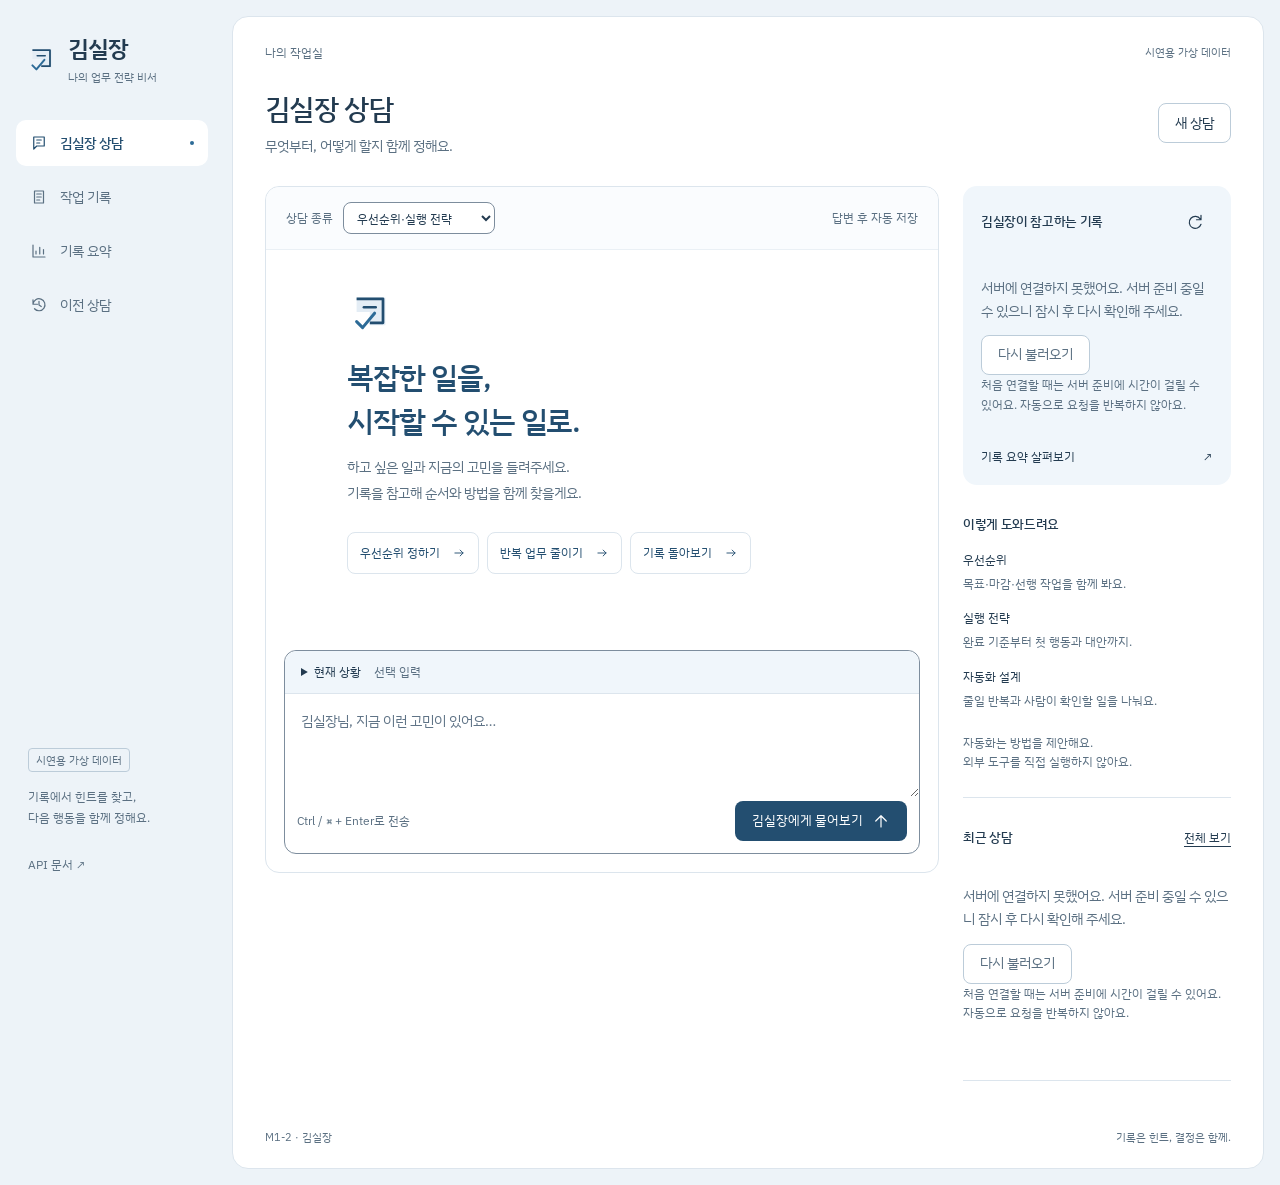
==== M1-2/frontend/index.html @ 70909adf "feat: add M1-2 Kim manager agent and deployment configuration" ====
<!doctype html>
<html lang="ko">
<head>
  <meta charset="utf-8">
  <meta name="viewport" content="width=device-width, initial-scale=1">
  <meta name="theme-color" content="#edf3f8">
  <meta name="description" content="작업 기록을 바탕으로 우선순위, 실행 전략과 자동화 방법을 함께 정하는 김실장.">
  <title>김실장 · 나의 업무 전략 비서</title>
  <link rel="icon" href="./mark.svg?v=20261027a" type="image/svg+xml">
  <link rel="preconnect" href="https://fonts.googleapis.com">
  <link rel="preconnect" href="https://fonts.gstatic.com" crossorigin>
  <link href="https://fonts.googleapis.com/css2?family=IBM+Plex+Sans:wght@400;500;600&family=IBM+Plex+Sans+KR:wght@400;500;600&display=swap" rel="stylesheet">
  <link rel="stylesheet" href="./styles.css?v=20261027a">
  <script src="./config.js"></script>
  <script type="module" src="./app.js?v=20261027a"></script>
</head>
<body>
  <a class="skip-link" href="#main">본문으로 건너뛰기</a>
  <aside class="sidebar">
    <a class="brand" href="#chat" aria-label="김실장 상담 홈"><img src="./mark.svg?v=20261027a" alt="" width="32" height="32"><span>김실장<small>나의 업무 전략 비서</small></span></a>
    <nav aria-label="주요 메뉴">
      <a href="#chat" data-nav="chat"><svg aria-hidden="true" viewBox="0 0 24 24"><path d="M5 4h14v12H9l-4 4V4Z"/><path d="M9 8h6m-6 4h4"/></svg>김실장 상담</a>
      <a href="#records" data-nav="records"><svg aria-hidden="true" viewBox="0 0 24 24"><path d="M6 4h12v16H6zM9 8h6m-6 4h6m-6 4h4"/></svg>작업 기록</a>
      <a href="#summary" data-nav="summary"><svg aria-hidden="true" viewBox="0 0 24 24"><path d="M4 4v16h16M8 16v-4m5 4V7m5 9v-6"/></svg>기록 요약</a>
      <a href="#history" data-nav="history"><svg aria-hidden="true" viewBox="0 0 24 24"><path d="M4 11a8 8 0 1 1 2 6M4 5v6h6m2-4v5l3 2"/></svg>이전 상담</a>
    </nav>
    <div class="sidebar-bottom"><span class="demo-label">시연용 가상 데이터</span><p>기록에서 힌트를 찾고,<br>다음 행동을 함께 정해요.</p><a id="docs-link" href="http://127.0.0.1:8000/docs" target="_blank" rel="noopener">API 문서 <span aria-hidden="true">↗</span></a></div>
  </aside>
  <main id="main" tabindex="-1">
    <div class="scope-line"><span>나의 작업실</span><span class="demo-label">시연용 가상 데이터</span></div>
    <section id="view-chat" class="view" aria-labelledby="chat-heading">
      <header class="page-heading"><div><h1 id="chat-heading" tabindex="-1">김실장 상담</h1><p id="chat-subtitle">무엇부터, 어떻게 할지 함께 정해요.</p></div><button id="new-chat" class="secondary chat-lock" type="button">새 상담</button></header>
      <div class="chat-layout">
        <div class="counsel-panel">
          <div class="chat-toolbar"><label for="chat-mode">상담 종류</label><select id="chat-mode" class="chat-lock"><option value="strategy">우선순위·실행 전략</option><option value="automation">자동화 설계</option><option value="review">기록 돌아보기</option></select><span id="save-state" class="small muted">답변 후 자동 저장</span></div>
          <div id="messages" class="messages" role="region" aria-label="상담 메시지" tabindex="0">
            <div id="welcome" class="welcome"><img src="./mark.svg?v=20261027a" alt="" width="48" height="48"><h2>복잡한 일을,<br>시작할 수 있는 일로.</h2><p>하고 싶은 일과 지금의 고민을 들려주세요.<br>기록을 참고해 순서와 방법을 함께 찾을게요.</p><div class="starters"><button type="button" data-starter="오늘 해야 할 일이 여러 개인데 무엇부터 하면 좋을까요?" data-mode="strategy">우선순위 정하기 <svg aria-hidden="true" viewBox="0 0 24 24"><path d="M5 12h14m-5-5 5 5-5 5"/></svg></button><button type="button" data-starter="반복 작업 중 자동화 후보와 작은 검증 방법을 함께 찾아주세요." data-mode="automation">반복 업무 줄이기 <svg aria-hidden="true" viewBox="0 0 24 24"><path d="M5 12h14m-5-5 5 5-5 5"/></svg></button><button type="button" data-starter="저장된 가상 작업 기록의 최근 변화와 확인할 점을 정리해 주세요." data-mode="review">기록 돌아보기 <svg aria-hidden="true" viewBox="0 0 24 24"><path d="M5 12h14m-5-5 5 5-5 5"/></svg></button></div></div>
          </div>
          <button type="button" id="latest-message" class="secondary latest-message" hidden>최근 메시지로 이동</button>
          <div id="chat-progress" role="status" class="progress" hidden><span class="spinner" aria-hidden="true"></span><span id="chat-progress-text">김실장이 기록을 살펴보고 있어요…</span></div>
          <div id="chat-error" class="inline-feedback" role="alert" hidden></div>
          <form id="chat-form" class="composer">
            <details id="context-details"><summary>현재 상황 <span id="context-summary">선택 입력</span></summary><fieldset id="context-fields" class="chat-lock-fieldset"><legend class="sr-only">현재 상담 조건</legend><p class="small muted">바꾼 조건만 다음 질문과 함께 전달해요. 말로 알려주셔도 괜찮아요.</p><div class="form-grid"><label>이번 목표<input id="context-goal" maxlength="500" placeholder="예: 지원서 초안 완성"></label><label>가능 시간 <span class="muted">(분)</span><input id="context-time" type="number" min="1" max="1440" step="1" placeholder="예: 60"></label></div><label>제약·참고 사항<textarea id="context-constraints" rows="2" maxlength="1000" placeholder="예: 오늘은 자료 정리까지만 할 수 있어요."></textarea></label><div class="section-inline"><span>오늘 할 일 <span class="small muted">최대 10개</span></span><button type="button" id="add-task" class="text-button">할 일 추가</button></div><div id="context-tasks"></div><p class="small muted">마감과 중요도는 직접 알려주신 내용을 기준으로 해요.</p></fieldset></details>
            <label class="sr-only" for="chat-input">김실장에게 질문</label><textarea id="chat-input" rows="3" maxlength="4000" required placeholder="김실장님, 지금 이런 고민이 있어요…"></textarea><div class="composer-footer"><span class="small muted">Ctrl / ⌘ + Enter로 전송</span><button id="send-chat" type="submit" class="primary">김실장에게 물어보기 <svg aria-hidden="true" viewBox="0 0 24 24"><path d="m5 12 7-7 7 7M12 5v15"/></svg></button></div>
          </form>
        </div>
        <aside class="reference-rail" aria-label="상담 참고 자료"><section><div class="section-inline"><h2>김실장이 참고하는 기록</h2><button id="refresh-reference" type="button" class="icon-button" aria-label="참고 기록 새로고침"><svg aria-hidden="true" viewBox="0 0 24 24"><path d="M19 8a8 8 0 1 0 1 7M20 3v6h-6"/></svg></button></div><div id="reference-summary" class="reference-summary"><p class="muted">기록을 불러오고 있어요…</p></div><a href="#summary" class="arrow-link">기록 요약 살펴보기 <span aria-hidden="true">↗</span></a></section><section class="how-to"><h2>이렇게 도와드려요</h2><dl><dt>우선순위</dt><dd>목표·마감·선행 작업을 함께 봐요.</dd><dt>실행 전략</dt><dd>완료 기준부터 첫 행동과 대안까지.</dd><dt>자동화 설계</dt><dd>줄일 반복과 사람이 확인할 일을 나눠요.</dd></dl><p class="small muted">자동화는 방법을 제안해요.<br>외부 도구를 직접 실행하지 않아요.</p></section><section><div class="section-inline"><h2>최근 상담</h2><a href="#history" class="small">전체 보기</a></div><div id="recent-conversations"><p class="small muted">이전 상담을 불러오고 있어요…</p></div></section></aside>
      </div>
    </section>
    <section id="view-records" class="view" hidden aria-labelledby="records-heading"><header class="page-heading"><div><h1 id="records-heading" tabindex="-1">작업 기록</h1><p>끝낸 작업의 시간을 남기면, 다음 전략의 근거가 돼요.</p></div><button id="refresh-records" class="secondary" type="button">목록 새로고침</button></header><div class="records-layout"><section class="panel record-list-panel"><div class="section-inline"><h2>저장된 작업 <span id="record-total" class="muted"></span></h2><button type="button" id="jump-record-form" class="text-button">기록 추가</button></div><div id="record-list" aria-live="polite"></div><div id="record-pagination" class="pagination"></div></section><section class="panel record-editor"><h2 id="record-form-heading">작업 기록 추가</h2><p class="small muted">여기에 입력한 기록도 가상 데이터로 저장돼요.</p><form id="record-form"><fieldset id="record-fields"><legend class="sr-only">작업 기록 입력</legend><label>작업 날짜<input name="date" type="date" required></label><label>작업명<input name="task_name" maxlength="80" required placeholder="예: 지원서 작성"></label><label>분야<select name="category"><option>프리랜서</option><option>취업</option><option>창업</option></select></label><div class="form-grid"><label>실제 시간 (분)<input name="value" type="number" min="1" max="1440" step="1" required placeholder="60"></label><label>예상 시간 (분)<input name="estimated_minutes" type="number" min="1" max="1440" step="1" placeholder="선택"></label></div><label>메모 <span class="muted">(선택)</span><textarea name="memo" rows="3" maxlength="2000" placeholder="어떤 작업을 했나요?"></textarea></label></fieldset><div id="record-feedback" class="inline-feedback" role="status" hidden></div><div class="form-actions"><button id="cancel-record-edit" class="secondary" type="button" hidden>수정 취소</button><button id="save-record" class="primary" type="submit">기록 저장</button></div></form></section></div></section>
    <section id="view-summary" class="view" hidden aria-labelledby="summary-heading"><header class="page-heading"><div><h1 id="summary-heading" tabindex="-1">기록 요약</h1><p>기록에서 보이는 변화와, 더 나아질 여지를 살펴봐요.</p></div><button id="refresh-summary" class="secondary" type="button">요약 새로고침</button></header><div id="summary-content" aria-live="polite"></div></section>
    <section id="view-history" class="view" hidden aria-labelledby="history-heading"><header class="page-heading"><div><h1 id="history-heading" tabindex="-1">이전 상담</h1><p>그때의 목표와 계획부터 이어서 이야기해요.</p></div><button id="refresh-history" class="secondary chat-lock" type="button">목록 새로고침</button></header><section class="panel history-panel"><div class="section-inline"><h2>저장된 상담 <span id="history-total" class="muted"></span></h2><span class="small muted">마지막 대화 순</span></div><div id="history-list" aria-live="polite"></div><div id="history-pagination" class="pagination"></div></section></section>
    <footer class="app-footer">M1-2 · 김실장 <span>기록은 힌트, 결정은 함께.</span></footer>
  </main>
  <div id="toast" class="toast" role="status" hidden></div>
  <div id="chat-announcement" class="sr-only" role="status" aria-live="polite" aria-atomic="true"></div>
  <dialog id="confirm-dialog" aria-labelledby="confirm-title" aria-describedby="confirm-description"><form method="dialog"><h2 id="confirm-title">삭제할까요?</h2><p id="confirm-description"></p><p id="confirm-error" class="inline-feedback" role="alert" hidden></p><div class="form-actions"><button id="confirm-cancel" value="cancel" class="secondary">취소</button><button id="confirm-delete" value="delete" class="danger">삭제하기</button></div></form></dialog>
  <noscript>김실장은 JavaScript가 필요해요. 브라우저에서 JavaScript를 허용한 뒤 새로고침해 주세요.</noscript>
</body>
</html>
---- M1-2/frontend/styles.css ----
:root {
  color-scheme: light;
  --ground: #edf3f8; --surface: #fff; --raised: #f3f7fb; --active: #fff;
  --text: #233b50; --muted: #5b7082; --border: #dce5ed; --rule: #eaf0f5; --control: #7d8d9d;
  --primary: #234e70; --data: #2d6b97; --negative: #a13543;
  --font: "IBM Plex Sans", "IBM Plex Sans KR", sans-serif;
  --gap: 24px; --radius: 14px;
}
* { box-sizing: border-box; }
html { scroll-behavior: smooth; scroll-padding-top: 24px; }
body { margin: 0; background: var(--ground); color: var(--text); font: 14px/1.65 var(--font); -webkit-font-smoothing: antialiased; }
button, input, select, textarea { font: inherit; color: inherit; }
button, a, input, select, textarea, summary { -webkit-tap-highlight-color: transparent; }
button { cursor: pointer; }
button:disabled, fieldset:disabled { cursor: not-allowed; }
button:disabled { background: #e5ecf2; color: #526b80; border-color: #dce5ed; }
button, a, summary { touch-action: manipulation; }
a { color: inherit; text-underline-offset: 4px; }
a:hover { text-decoration: underline; }
::selection { background: #dceaf5; color: #233b50; }
input, textarea { caret-color: var(--text); }
* { scrollbar-color: #bdcbd7 transparent; scrollbar-width: thin; }
:focus-visible { outline: 2px solid var(--data); outline-offset: 3px; }
[hidden] { display: none !important; }
.sr-only { position: absolute; width: 1px; height: 1px; padding: 0; margin: -1px; overflow: hidden; clip-path: inset(50%); white-space: nowrap; border: 0; }
.skip-link { position: fixed; top: -80px; left: 16px; z-index: 99; padding: 12px 20px; background: var(--text); color: #fff; }
.skip-link:focus { top: 12px; }
h1, h2, h3, p { margin: 0; }
h1 { font-size: 28px; font-weight: 500; line-height: 1.4; letter-spacing: -.025em; word-break: keep-all; }
h2 { font-size: 16px; font-weight: 500; line-height: 1.55; letter-spacing: -.025em; }
h3 { font-size: 15px; font-weight: 500; }
.small, small { font-size: 12px; }
.muted { color: var(--muted); }
.num, time, input[type=number], .metric-value, .pagination { font-variant-numeric: tabular-nums; }
.sidebar { position: fixed; inset: 0 auto 0 0; width: 224px; padding: 34px 16px 24px; display: flex; flex-direction: column; }
.brand { display: flex; gap: 10px; align-items: center; text-decoration: none; padding: 0 10px 36px; }
.brand > span { font-size: 23px; line-height: 1.3; font-weight: 600; letter-spacing: -.04em; }
.brand small { display: block; margin-top: 6px; font-size: 11px; font-weight: 400; color: var(--muted); letter-spacing: 0; }
nav { display: grid; gap: 8px; }
nav a { display: flex; gap: 12px; align-items: center; min-height: 46px; padding: 11px 14px; text-decoration: none; border-radius: 10px; color: var(--muted); transition: background-color 160ms ease-out, color 160ms ease-out; }
nav a[aria-current=page] { background: var(--active); color: var(--primary); font-weight: 500; }
nav a[aria-current=page]::after { content: ""; width: 4px; height: 4px; border-radius: 50%; background: var(--data); margin-left: auto; }
nav a:hover { background: #e3edf5; color: var(--primary); text-decoration: none; }
svg { width: 18px; height: 18px; flex-shrink: 0; fill: none; stroke: currentColor; stroke-width: 1.6; stroke-linecap: round; stroke-linejoin: round; }
.sidebar-bottom { margin-top: auto; padding: 36px 12px 0; color: var(--muted); }
.sidebar-bottom p { margin: 14px 0 24px; font-size: 12px; line-height: 1.8; }
.sidebar-bottom a { font-size: 12px; text-decoration: none; }
.demo-label { font-size: 11px; white-space: nowrap; color: #5b7082; }
.sidebar .demo-label { display: inline-block; padding: 2px 7px; border: 1px solid #bcccd9; border-radius: 4px; }
/* 1440px: 224px sidebar + 8px gap + 16px right inset + 2×32px sheet padding.
   Remaining canvas = conversation + 24px gap + 268px reference column. */
main { margin: 16px 16px 16px 232px; padding: 26px 32px 0; min-width: 0; min-height: calc(100dvh - 32px); background: var(--surface); border: 1px solid var(--border); border-radius: 16px; }
.scope-line { display: flex; justify-content: space-between; gap: 12px; color: var(--muted); font-size: 12px; margin-bottom: 26px; }
.page-heading { display: flex; justify-content: space-between; gap: 20px; align-items: center; margin-bottom: 28px; }
.page-heading p { color: var(--muted); margin-top: 7px; word-break: keep-all; }
button.primary, button.secondary, button.danger { border: 1px solid transparent; border-radius: 8px; min-height: 40px; padding: 9px 16px; line-height: 1.4; display: inline-flex; justify-content: center; align-items: center; gap: 9px; flex-shrink: 0; }
button.primary { background: var(--primary); color: #fff; }
button.primary:hover:enabled { background: #183c5a; }
button.secondary { background: var(--surface); border-color: #bcccd9; }
button.secondary:hover:enabled { border-color: #2d6b97; }
button.danger { color: #fff; background: var(--negative); }
button.primary:disabled, button.secondary:disabled, button.danger:disabled { background: #e5ecf2; color: #526b80; border-color: var(--border); }
.text-button, .icon-button { background: none; border: 0; padding: 4px 0; }
.text-button:hover { text-decoration: underline; text-underline-offset: 4px; }
.icon-button { display: inline-flex; align-items: center; justify-content: center; min-width: 36px; min-height: 36px; border-radius: 6px; }
.icon-button:hover { background: var(--raised); }
.chat-layout { display: grid; grid-template-columns: minmax(0, 1fr) 268px; gap: var(--gap); align-items: start; }
.counsel-panel { min-width: 0; background: var(--surface); border: 1px solid var(--border); border-radius: var(--radius); position: relative; }
.chat-toolbar { display: flex; gap: 10px; align-items: center; padding: 15px 20px; border-bottom: 1px solid var(--rule); border-radius: 14px 14px 0 0; background: #fafcfe; }
.chat-toolbar label { font-size: 12px; color: var(--muted); flex-shrink: 0; }
.chat-toolbar select { width: auto; font-size: 12px; min-height: 32px; padding: 5px 26px 5px 9px; }
.chat-toolbar > span { margin-left: auto; white-space: nowrap; }
.messages { height: clamp(344px, calc(100dvh - 500px), 620px); overflow-y: auto; padding: 30px; overscroll-behavior: contain; scroll-behavior: smooth; }
.welcome { max-width: 510px; margin: 8px auto 0; }
.welcome img { width: 48px; height: 48px; margin-bottom: 12px; }
.welcome h2 { color: var(--primary); font-size: 30px; font-weight: 500; line-height: 1.45; letter-spacing: -.035em; }
.welcome > p { color: var(--muted); margin-top: 13px; line-height: 1.85; }
.starters { display: flex; flex-wrap: wrap; gap: 8px; margin-top: 25px; }
.starters button { display: inline-flex; gap: 12px; align-items: center; min-height: 40px; border: 1px solid var(--border); border-radius: 8px; background: var(--surface); color: var(--primary); text-align: left; padding: 10px 12px; font-size: 12px; }
.starters button:hover:enabled { background: #f0f6fb; border-color: #8da7bc; }
.starters button:disabled { background: #e5ecf2; color: #526b80; }
.starters button svg { width: 14px; height: 14px; }

.composer { margin: 0 18px 18px; border: 1px solid var(--control); border-radius: 12px; }
.composer:focus-within { border-color: var(--primary); }
.composer > textarea { width: 100%; border: 0; min-height: 94px; resize: vertical; background: transparent; padding: 16px; line-height: 1.7; border-radius: 0; }
.composer > textarea:focus { outline-offset: -3px; }
.composer-footer { display: flex; gap: 12px; justify-content: space-between; align-items: center; padding: 4px 12px 12px; }
.composer-footer .primary { font-size: 13px; }
details > summary { cursor: pointer; }
.composer details { background: #f0f6fb; border-bottom: 1px solid var(--border); border-radius: 12px 12px 0 0; }
.composer summary { padding: 11px 16px; font-size: 12px; }
.composer summary > span { margin-left: 10px; color: var(--muted); }
fieldset { border: 0; margin: 0; padding: 0; min-width: 0; }
#context-fields { padding: 2px 16px 16px; max-height: 55vh; overflow-y: auto; }
#context-fields > .small { margin-bottom: 14px; }
label { display: block; font-size: 13px; }
input, select, textarea { display: block; width: 100%; min-width: 0; border: 1px solid var(--control); border-radius: 8px; background: #fff; padding: 10px 11px; min-height: 42px; line-height: 1.5; }
input::placeholder, textarea::placeholder { color: #607487; opacity: 1; }
label > input, label > select, label > textarea { margin-top: 6px; }
textarea { resize: vertical; }
.form-grid { display: grid; grid-template-columns: 1fr 1fr; gap: 12px; }
#context-fields > label, #context-fields > .section-inline { margin-top: 15px; }
.section-inline { display: flex; justify-content: space-between; gap: 12px; align-items: center; margin-bottom: 14px; }
.section-inline a { flex-shrink: 0; }
.section-inline > span { font-size: 13px; }
.task-editor { border-top: 1px solid var(--border); padding: 14px 0; }
.task-editor-head { display: flex; gap: 10px; align-items: center; margin-bottom: 10px; }
.task-editor-head label { flex: 1; }
.task-editor .task-options { display: grid; grid-template-columns: 1fr 1fr; gap: 10px; }
.task-editor .dependencies { margin-top: 8px; display: flex; flex-wrap: wrap; align-items: center; gap: 8px 14px; }
.dependencies label { display: flex; align-items: center; gap: 6px; font-size: 12px; }
.dependencies input { width: 15px; min-height: 15px; margin: 0; accent-color: var(--primary); }
.message { padding: 0 0 27px; max-width: 76ch; overflow-wrap: anywhere; }
.message + .message { border-top: 1px solid var(--rule); padding-top: 24px; }
.message-head { display: flex; gap: 10px; align-items: center; margin-bottom: 10px; }
.message-head strong { font-weight: 500; }
.message-head time { margin-left: auto; color: var(--muted); font-size: 11px; }
.message-user .message-content { background: var(--raised); padding: 14px 17px; border-radius: 10px; }
.message-content { white-space: pre-wrap; line-height: 1.9; }
.message-evidence { margin-top: 16px; padding-top: 10px; font-size: 11px; color: var(--muted); line-height: 1.7; }
.plan-budget { background: #f0f6fb; padding: 12px 14px; margin-bottom: 18px; border-radius: 6px; }
.plan-budget span { float: right; font-variant-numeric: tabular-nums; }
.plan-task { padding: 16px 0; border-bottom: 1px solid var(--rule); }
.plan-task h3 { display: flex; gap: 10px; }
.plan-task h3 .rank { color: var(--muted); }
.plan-task p { margin: 8px 0; }
.plan-task dl { margin: 12px 0 0; }
.plan-task dt { font-size: 12px; color: var(--muted); margin-top: 12px; }
.plan-task dd { margin: 3px 0 0; }
.plan-task ol { padding-left: 22px; }
.plan-task li { padding: 4px 0; }
.plan-task li span { margin-left: 8px; white-space: nowrap; color: var(--muted); }
.plan-task details { margin-top: 12px; }
.plan-task summary { font-size: 12px; color: var(--muted); }
.plan-deferred { margin-top: 18px; }
.plan-deferred p, .plan-assumptions p { margin-top: 6px; }
.plan-assumptions { margin-top: 16px; font-size: 12px; color: var(--muted); }
.progress { display: flex; gap: 9px; padding: 12px 24px; color: var(--muted); font-size: 12px; }
.spinner { width: 14px; height: 14px; border: 1.5px solid #bdcbd7; border-top-color: #234e70; border-radius: 50%; animation: spin 1s linear infinite; flex-shrink: 0; margin-top: 3px; }
@keyframes spin { to { transform: rotate(360deg); } }
.latest-message { position: absolute; top: 58px; right: 22px; font-size: 12px; z-index: 1; }
.inline-feedback { padding: 12px 14px; margin: 10px 0; background: #edf3f8; color: #5b7082; border-radius: 6px; font-size: 13px; overflow-wrap: anywhere; }
.inline-feedback[data-error=true] { background: #fff1f2; color: #923244; }
#chat-error { margin: 0 20px 14px; }
.inline-feedback button { margin-left: 9px; }
.reference-rail { min-width: 0; }
.reference-rail section { padding: 8px 0 25px; margin-bottom: 22px; border-bottom: 1px solid var(--border); }
.reference-rail section:first-child { padding: 18px; border: 0; border-radius: var(--radius); background: #f0f6fb; }
.reference-rail h2 { font-size: 13px; font-weight: 500; }
.reference-rail .section-inline { margin-bottom: 17px; }
.reference-summary > p { font-size: 12px; }
.reference-count { margin: 19px 0; font-size: 34px; font-weight: 400; color: var(--primary); line-height: 1.2; letter-spacing: -.035em; }
.reference-count span { font-size: 13px; color: var(--muted); margin-left: 5px; }
.reference-values { margin: 0 0 16px; }
.reference-values div { display: flex; justify-content: space-between; gap: 10px; padding: 6px 0; font-size: 12px; }
.reference-values dt { color: var(--muted); }
.reference-values dd { margin: 0; font-variant-numeric: tabular-nums; }
.reference-note { font-size: 11px; color: var(--muted); margin: 10px 0 18px; }
.arrow-link { display: flex; align-items: center; justify-content: space-between; gap: 10px; font-size: 12px; text-decoration: none; }
.how-to dl { margin: 14px 0 22px; }
.how-to dt { font-size: 12px; margin-top: 15px; }
.how-to dd { margin: 4px 0 0; color: var(--muted); font-size: 12px; }
.recent-item { padding: 0 0 12px; }
.recent-item button { border: 0; background: none; text-align: left; padding: 0; font-size: 12px; display: block; width: 100%; overflow: hidden; text-overflow: ellipsis; white-space: nowrap; }
.recent-item button:hover { text-decoration: underline; }
.recent-item time { display: block; color: var(--muted); font-size: 11px; margin-top: 2px; }
.panel { background: var(--surface); border: 1px solid var(--border); border-radius: var(--radius); padding: 24px; min-width: 0; }
.records-layout { display: grid; grid-template-columns: minmax(0, 1fr) 286px; gap: var(--gap); align-items: start; }
.record-editor { background: #f8fafc; }
.record-editor h2 { margin-bottom: 6px; }
.record-editor form { margin-top: 22px; }
#record-fields > label, #record-fields > .form-grid { margin-bottom: 16px; }
.form-actions { display: flex; gap: 10px; justify-content: flex-end; margin-top: 20px; flex-wrap: wrap; }
table { width: 100%; border-collapse: collapse; font-variant-numeric: tabular-nums; }
th { text-align: left; font-weight: 400; font-size: 12px; color: var(--muted); padding: 10px 8px 12px; white-space: nowrap; }
td { padding: 14px 8px; vertical-align: top; border-top: 1px solid var(--rule); font-size: 13px; }
td:first-child, th:first-child { padding-left: 0; }
td:last-child, th:last-child { padding-right: 0; }
td.num, th.num { text-align: right; white-space: nowrap; }
.record-date { font-size: 12px; white-space: nowrap; }
.record-name { min-width: 120px; overflow-wrap: anywhere; }
.record-name strong { font-weight: 500; }
.record-name small { display: block; margin-top: 3px; color: var(--muted); }
.record-note { margin-top: 6px; }
.record-note summary { font-size: 12px; color: var(--muted); }
.record-memo { margin-top: 8px; max-width: 36ch; color: var(--muted); font-size: 12px; white-space: pre-wrap; overflow-wrap: anywhere; }
.row-actions { display: flex; gap: 10px; justify-content: flex-end; flex-wrap: wrap; font-size: 12px; }
.delete-action { color: #a13543; }
.pagination { display: flex; justify-content: space-between; align-items: center; gap: 12px; border-top: 1px solid var(--border); padding-top: 18px; margin-top: 12px; font-size: 12px; color: var(--muted); }
.pagination > div { display: flex; gap: 8px; }
.pagination button { font-size: 12px; min-height: 34px; }
.empty-state { padding: 24px 0; color: var(--muted); }
.empty-state h3 { color: var(--text); margin-bottom: 8px; }
.empty-state button { margin-top: 14px; }
.error-state { padding: 20px 0; color: var(--muted); }
.error-state p { margin-bottom: 12px; }
.summary-meta { display: flex; flex-wrap: wrap; gap: 10px 24px; margin-bottom: 18px; font-size: 12px; color: var(--muted); }
.metrics { display: grid; grid-template-columns: repeat(4, 1fr); padding: 23px 0; margin-bottom: 24px; border-top: 1px solid var(--border); border-bottom: 1px solid var(--border); }
.metric { padding: 0 24px; border-left: 1px solid #dce5ed; }
.metric:first-child { padding-left: 0; border-left: 0; }
.metric-label { color: var(--muted); font-size: 12px; margin-bottom: 8px; }
.metric-value { font-size: 32px; letter-spacing: -.025em; font-weight: 400; line-height: 1.3; color: var(--primary); }
.metric-value span { font-size: 13px; color: var(--muted); letter-spacing: 0; margin-left: 5px; }
.metric > p:last-child:not(.metric-value) { margin-top: 8px; font-size: 11px; color: var(--muted); }
.summary-grid { display: grid; grid-template-columns: minmax(0, 1.25fr) minmax(0, 1fr); gap: var(--gap); align-items: start; }
.summary-grid .panel { height: 100%; }
.summary-grid > .full { grid-column: 1 / -1; }
.trend-comparison { display: grid; grid-template-columns: 1fr 1fr; gap: 16px; margin: 20px 0; }
.trend-comparison div + div { border-left: 1px solid var(--border); padding-left: 20px; }
.trend-comparison .num { font-size: 24px; margin-top: 4px; }
.trend-comparison p { font-size: 12px; color: var(--muted); }
.trend-period span { display: block; }
.trend-finding { padding-top: 13px; border-top: 1px solid var(--rule); font-size: 13px; }
.category-row { display: grid; grid-template-columns: 68px minmax(0, 1fr) auto; gap: 14px; align-items: center; padding: 17px 0; }
.category-row .bar-track { height: 5px; background: #edf3f8; }
.category-row .bar { height: 100%; background: var(--data); }
.category-row .num { text-align: right; font-size: 13px; }
.category-row small { display: block; color: var(--muted); }
.summary-note { font-size: 12px; color: var(--muted); margin-top: 16px; }
.repeat-table th, .repeat-table td { padding-top: 13px; padding-bottom: 13px; }
.repeat-table th:first-child { width: 33%; }
.repeat-table td small { display: block; color: var(--muted); }
.weekly-list { display: grid; grid-template-columns: repeat(2, minmax(0, 1fr)); column-gap: 36px; }
.weekly-row { display: flex; justify-content: space-between; align-items: baseline; padding: 11px 0; border-bottom: 1px solid var(--rule); font-size: 12px; gap: 12px; }
.weekly-row small { display: block; color: var(--muted); }
.limitations { margin-top: 24px; color: var(--muted); font-size: 12px; }
.limitations summary { font-size: 13px; }
.limitations li { margin: 7px 0; }
.history-panel { max-width: 1060px; }
.history-row { display: flex; gap: 24px; align-items: center; padding: 22px 0; border-top: 1px solid var(--rule); }
.history-open { text-align: left; border: 0; padding: 0; background: none; flex: 1; min-width: 0; }
.history-open strong { display: block; font-weight: 500; font-size: 14px; white-space: nowrap; overflow: hidden; text-overflow: ellipsis; }
.history-open:hover strong { text-decoration: underline; text-underline-offset: 4px; }
.history-open p { margin: 6px 0; color: var(--muted); font-size: 12px; display: -webkit-box; -webkit-line-clamp: 2; -webkit-box-orient: vertical; overflow: hidden; white-space: pre-wrap; }
.history-open small { color: var(--muted); }
.history-row > button { flex-shrink: 0; }
.app-footer { display: flex; justify-content: space-between; gap: 16px; color: var(--muted); font-size: 11px; padding: 25px 0 22px; }
.toast { position: fixed; bottom: 24px; left: calc(50% + 112px); transform: translateX(-50%); z-index: 50; max-width: calc(100vw - 40px); background: #233f57; color: #fff; padding: 12px 18px; border-radius: 6px; font-size: 13px; box-shadow: 0 6px 22px #0002; }
dialog { border: 1px solid var(--border); border-radius: 16px; padding: 28px; max-width: 440px; width: calc(100% - 32px); color: var(--text); background: #fff; }
dialog::backdrop { background: #233b5066; }
dialog h2 { font-size: 20px; margin-bottom: 14px; }
dialog p { color: var(--muted); overflow-wrap: anywhere; }
dialog .form-actions { margin-top: 28px; }
@media (min-width: 1700px) { main { padding-left: 44px; padding-right: 44px; } }
@media (max-width: 1200px) {
  .sidebar { width: 200px; padding-left: 12px; padding-right: 12px; }
  main { margin-left: 208px; padding-left: 24px; padding-right: 24px; }
  .chat-layout { grid-template-columns: minmax(0, 1fr) 240px; }
  .records-layout { grid-template-columns: minmax(0, 1fr); }
  .record-editor { max-width: 600px; width: 100%; }
  .chat-toolbar { flex-wrap: wrap; }
  .chat-toolbar > span { display: none; }
  .composer-footer > span { font-size: 11px; }
}
@media (max-width: 1000px) {
  .sidebar { position: static; width: auto; padding: 14px 24px 0; border-right: 0; }
  .brand { padding: 0 0 14px; }
  .brand > span { font-size: 20px; }
  .brand small { display: inline; margin-left: 12px; font-size: 12px; }
  .brand img { width: 28px; height: 28px; }
  nav { display: flex; padding-bottom: 16px; }
  nav a[aria-current=page]::after { display: none; }
  nav a { min-width: 0; padding: 8px 13px; gap: 7px; font-size: 13px; }
  .sidebar-bottom { display: none; }
  main { margin: 0 12px 12px; padding: 24px 24px 0; min-height: calc(100dvh - 150px); }
  .scope-line { margin-bottom: 22px; }
  .toast { left: 50%; }
  .chat-layout { grid-template-columns: minmax(0, 1fr) 230px; gap: 20px; }
  .messages { padding: 22px; }
  .welcome h2 { font-size: 27px; }
  .composer-footer { flex-wrap: wrap; }
  .composer-footer > span { display: none; }
  .composer-footer .primary { margin-left: auto; }
  .metrics .metric { padding-left: 16px; padding-right: 16px; }
  .metrics .metric:first-child { padding-left: 0; }
}
@media (max-width: 700px) {
  nav { display: grid; grid-template-columns: repeat(4, minmax(0, 1fr)); gap: 5px; }
  nav a { flex-direction: column; justify-content: center; min-height: 58px; padding: 8px 3px; gap: 5px; font-size: 12px; white-space: nowrap; }
  nav svg { width: 17px; height: 17px; }
  main { margin: 0; padding: 22px 20px 0; border-width: 1px 0 0; border-radius: 16px 16px 0 0; }
  .messages:has(.welcome) { height: auto; overflow: visible; }
  .welcome { margin: 0; }
  .welcome img { display: none; }
  .welcome h2 { font-size: 25px; }
  .chat-layout { grid-template-columns: minmax(0, 1fr); }
  .reference-rail { display: grid; grid-template-columns: 1fr 1fr; gap: 24px; }
  .reference-rail .how-to { display: none; }
  .reference-rail section { padding-bottom: 18px; margin-bottom: 0; }
  .summary-grid { grid-template-columns: minmax(0, 1fr); }
  .summary-grid .panel { height: auto; }
  .summary-grid > .full { grid-column: auto; }
  .metrics { grid-template-columns: 1fr 1fr; gap: 20px 0; }
  .metrics .metric:nth-child(3) { padding-left: 0; border-left: 0; }
  .metric-value { font-size: 27px; }
  .metric > p:last-child:not(.metric-value) { font-size: 12px; }
  .weekly-list { grid-template-columns: 1fr; }
  .repeat-table, .repeat-table tbody, .repeat-table tr, .repeat-table td { display: block; }
  .repeat-table thead { display: none; }
  .repeat-table tr { display: grid; grid-template-columns: 1fr 1fr; padding: 16px 0; border-top: 1px solid var(--rule); gap: 6px 12px; }
  .repeat-table td { border: 0; padding: 0; text-align: left; white-space: normal; }
  .repeat-table td:first-child { grid-column: 1 / -1; font-weight: 500; }
  .repeat-table td::before { content: attr(data-label); color: var(--muted); font-weight: 400; font-size: 12px; margin-right: 7px; }
  .repeat-table td:first-child::before { content: none; }
}
@media (max-width: 480px) {
  input, select, textarea { min-height: 44px; }
  .dependencies label, .plan-task summary, .record-note summary { min-height: 44px; }
  .plan-task summary, .record-note summary { padding: 10px 0; }
  html { scroll-padding-top: 16px; }
  .sidebar { padding: 14px 16px 0; }
  .brand small { font-size: 11px; margin-left: 9px; }
  nav { display: grid; grid-template-columns: repeat(4, minmax(0, 1fr)); gap: 4px; padding-bottom: 12px; }
  nav a { min-height: 58px; justify-content: center; padding: 8px 3px; font-size: 12px; }
  main { padding: 19px 16px 0; }
  .scope-line { margin-bottom: 20px; }
  .page-heading { align-items: flex-start; gap: 10px; margin-bottom: 20px; }
  h1 { font-size: 23px; }
  .page-heading p { font-size: 12px; max-width: 29ch; }
  button.primary, button.secondary, button.danger { min-height: 44px; padding: 10px 12px; }
  .page-heading > button { font-size: 12px; }
  .chat-toolbar { padding: 12px 16px; gap: 8px; }
  .chat-toolbar select { min-height: 44px; }
  .messages { height: 380px; padding: 22px 18px; }
  .welcome { margin-top: 8px; }
  .welcome h2 { font-size: 25px; line-height: 1.5; }
  .welcome > p { font-size: 13px; }
  .welcome img { margin-bottom: 8px; width: 34px; height: 34px; }
  .starters { margin-top: 24px; }
  .starters button { min-height: 44px; font-size: 12px; padding: 9px 10px; gap: 6px; }
  .composer { margin: 0 12px 12px; }
  .composer > textarea { padding: 12px; min-height: 100px; font-size: 14px; }
  .composer summary { padding: 12px; min-height: 44px; }
  .composer summary > span { display: inline-block; max-width: 190px; white-space: nowrap; text-overflow: ellipsis; overflow: hidden; vertical-align: bottom; }
  #context-fields { padding: 0 12px 12px; }
  #context-fields .form-grid { grid-template-columns: minmax(0, 1fr); }
  .task-editor .task-options { grid-template-columns: minmax(0, 1fr); }
  .icon-button { min-width: 44px; min-height: 44px; }
  .text-button { min-height: 44px; }
  .reference-rail { grid-template-columns: minmax(0, 1fr); gap: 8px; }
  .reference-count { font-size: 26px; }
  .reference-rail section { padding-top: 14px; }
  .reference-rail section:last-child { display: none; }
  .reference-values { display: grid; grid-template-columns: 1fr 1fr; gap: 12px; }
  .reference-values div { display: block; }
  .reference-values dd { margin-top: 4px; }
  .reference-note { font-size: 12px; }
  .panel { padding: 18px; }
  .records-layout { gap: 20px; }
  .record-table, .record-table tbody, .record-table tr, .record-table td { display: block; }
  .record-table thead { display: none; }
  .record-table tr { display: grid; grid-template-columns: 1fr 1fr; gap: 6px 12px; border-top: 1px solid var(--rule); padding: 16px 0; }
  .record-table td { border: 0; padding: 0; font-size: 13px; }
  .record-table td.record-date { grid-column: 1 / -1; text-align: left; font-size: 12px; color: var(--muted); }
  .record-table td.record-name { grid-column: 1 / -1; }
  .record-table td.num { text-align: left; }
  .record-table td.num::before { content: attr(data-label); font-size: 12px; color: var(--muted); margin-right: 7px; }
  .record-table td:last-child { grid-column: 1 / -1; }
  .row-actions { justify-content: flex-end; }
  .record-memo { max-width: 100%; }
  .record-date { white-space: normal; }
  .history-row { gap: 12px; padding: 18px 0; }
  .history-open strong { white-space: normal; overflow-wrap: anywhere; }
  .history-row > button { min-width: 44px; }
  .pagination { flex-wrap: wrap; }
  .metrics { padding: 20px 0; }
  .metrics .metric { padding-left: 16px; padding-right: 0; }
  .metric-value { font-size: 26px; }
  .metric-label { font-size: 12px; }
  .trend-comparison { gap: 10px; }
  .trend-comparison div + div { padding-left: 14px; }
  .category-row { grid-template-columns: 58px minmax(0, 1fr) auto; gap: 12px; }
  .app-footer span { display: none; }
  .message { font-size: 13px; }
  .message-head { font-size: 12px; }
  .message-evidence { font-size: 12px; }
  .plan-budget span { float: none; display: block; margin-top: 4px; }
}
@media (prefers-reduced-motion: reduce) { html, .messages { scroll-behavior: auto; } *, *::before, *::after { animation-duration: .01ms !important; animation-iteration-count: 1 !important; transition: none !important; } }
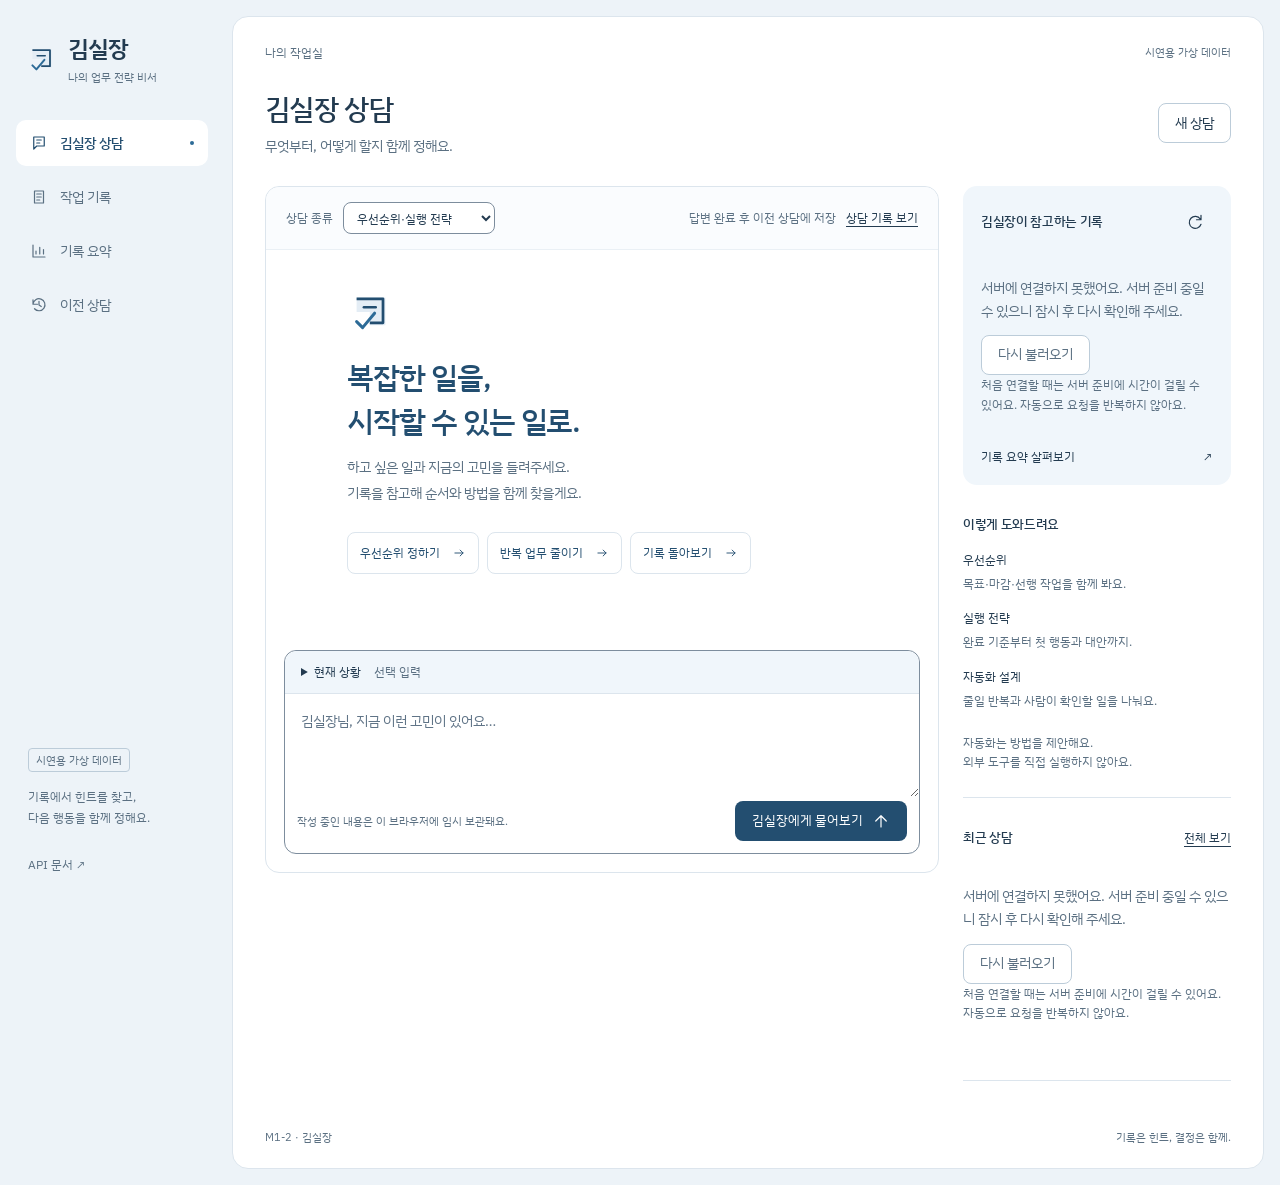
==== commit 59aa2027: "fix: restore consultation drafts and expand conversation view" ====
--- a/M1-2/frontend/index.html
+++ b/M1-2/frontend/index.html
@@ -6,18 +6,18 @@
   <meta name="theme-color" content="#edf3f8">
   <meta name="description" content="작업 기록을 바탕으로 우선순위, 실행 전략과 자동화 방법을 함께 정하는 김실장.">
   <title>김실장 · 나의 업무 전략 비서</title>
-  <link rel="icon" href="./mark.svg?v=20261027a" type="image/svg+xml">
+  <link rel="icon" href="./mark.svg?v=20261028b" type="image/svg+xml">
   <link rel="preconnect" href="https://fonts.googleapis.com">
   <link rel="preconnect" href="https://fonts.gstatic.com" crossorigin>
   <link href="https://fonts.googleapis.com/css2?family=IBM+Plex+Sans:wght@400;500;600&family=IBM+Plex+Sans+KR:wght@400;500;600&display=swap" rel="stylesheet">
-  <link rel="stylesheet" href="./styles.css?v=20261027a">
+  <link rel="stylesheet" href="./styles.css?v=20261028b">
   <script src="./config.js"></script>
-  <script type="module" src="./app.js?v=20261027a"></script>
+  <script type="module" src="./app.js?v=20261028b"></script>
 </head>
 <body>
   <a class="skip-link" href="#main">본문으로 건너뛰기</a>
   <aside class="sidebar">
-    <a class="brand" href="#chat" aria-label="김실장 상담 홈"><img src="./mark.svg?v=20261027a" alt="" width="32" height="32"><span>김실장<small>나의 업무 전략 비서</small></span></a>
+    <a class="brand" href="#chat" aria-label="김실장 상담 홈"><img src="./mark.svg?v=20261028b" alt="" width="32" height="32"><span>김실장<small>나의 업무 전략 비서</small></span></a>
     <nav aria-label="주요 메뉴">
       <a href="#chat" data-nav="chat"><svg aria-hidden="true" viewBox="0 0 24 24"><path d="M5 4h14v12H9l-4 4V4Z"/><path d="M9 8h6m-6 4h4"/></svg>김실장 상담</a>
       <a href="#records" data-nav="records"><svg aria-hidden="true" viewBox="0 0 24 24"><path d="M6 4h12v16H6zM9 8h6m-6 4h6m-6 4h4"/></svg>작업 기록</a>
@@ -29,27 +29,27 @@
   <main id="main" tabindex="-1">
     <div class="scope-line"><span>나의 작업실</span><span class="demo-label">시연용 가상 데이터</span></div>
     <section id="view-chat" class="view" aria-labelledby="chat-heading">
-      <header class="page-heading"><div><h1 id="chat-heading" tabindex="-1">김실장 상담</h1><p id="chat-subtitle">무엇부터, 어떻게 할지 함께 정해요.</p></div><button id="new-chat" class="secondary chat-lock" type="button">새 상담</button></header>
+      <header class="page-heading"><div><h1 id="chat-heading" tabindex="-1">김실장 상담</h1><p id="chat-subtitle">무엇부터, 어떻게 할지 함께 정해요.</p></div><div class="chat-heading-actions"><button id="toggle-reference" class="secondary" type="button" aria-expanded="false" aria-controls="chat-reference" hidden>참고 기록</button><button id="new-chat" class="secondary chat-lock" type="button">새 상담</button></div></header>
       <div class="chat-layout">
         <div class="counsel-panel">
-          <div class="chat-toolbar"><label for="chat-mode">상담 종류</label><select id="chat-mode" class="chat-lock"><option value="strategy">우선순위·실행 전략</option><option value="automation">자동화 설계</option><option value="review">기록 돌아보기</option></select><span id="save-state" class="small muted">답변 후 자동 저장</span></div>
+          <div class="chat-toolbar"><label for="chat-mode">상담 종류</label><select id="chat-mode" class="chat-lock"><option value="strategy">우선순위·실행 전략</option><option value="automation">자동화 설계</option><option value="review">기록 돌아보기</option></select><span id="save-state" class="small muted">답변 완료 후 이전 상담에 저장</span><a class="saved-history-link" href="#history">상담 기록 보기</a></div>
           <div id="messages" class="messages" role="region" aria-label="상담 메시지" tabindex="0">
-            <div id="welcome" class="welcome"><img src="./mark.svg?v=20261027a" alt="" width="48" height="48"><h2>복잡한 일을,<br>시작할 수 있는 일로.</h2><p>하고 싶은 일과 지금의 고민을 들려주세요.<br>기록을 참고해 순서와 방법을 함께 찾을게요.</p><div class="starters"><button type="button" data-starter="오늘 해야 할 일이 여러 개인데 무엇부터 하면 좋을까요?" data-mode="strategy">우선순위 정하기 <svg aria-hidden="true" viewBox="0 0 24 24"><path d="M5 12h14m-5-5 5 5-5 5"/></svg></button><button type="button" data-starter="반복 작업 중 자동화 후보와 작은 검증 방법을 함께 찾아주세요." data-mode="automation">반복 업무 줄이기 <svg aria-hidden="true" viewBox="0 0 24 24"><path d="M5 12h14m-5-5 5 5-5 5"/></svg></button><button type="button" data-starter="저장된 가상 작업 기록의 최근 변화와 확인할 점을 정리해 주세요." data-mode="review">기록 돌아보기 <svg aria-hidden="true" viewBox="0 0 24 24"><path d="M5 12h14m-5-5 5 5-5 5"/></svg></button></div></div>
+            <div id="welcome" class="welcome"><img src="./mark.svg?v=20261028b" alt="" width="48" height="48"><h2>복잡한 일을,<br>시작할 수 있는 일로.</h2><p>하고 싶은 일과 지금의 고민을 들려주세요.<br>기록을 참고해 순서와 방법을 함께 찾을게요.</p><div class="starters"><button type="button" data-starter="오늘 해야 할 일이 여러 개인데 무엇부터 하면 좋을까요?" data-mode="strategy">우선순위 정하기 <svg aria-hidden="true" viewBox="0 0 24 24"><path d="M5 12h14m-5-5 5 5-5 5"/></svg></button><button type="button" data-starter="반복 작업 중 자동화 후보와 작은 검증 방법을 함께 찾아주세요." data-mode="automation">반복 업무 줄이기 <svg aria-hidden="true" viewBox="0 0 24 24"><path d="M5 12h14m-5-5 5 5-5 5"/></svg></button><button type="button" data-starter="저장된 가상 작업 기록의 최근 변화와 확인할 점을 정리해 주세요." data-mode="review">기록 돌아보기 <svg aria-hidden="true" viewBox="0 0 24 24"><path d="M5 12h14m-5-5 5 5-5 5"/></svg></button></div></div>
           </div>
-          <button type="button" id="latest-message" class="secondary latest-message" hidden>최근 메시지로 이동</button>
+          <button type="button" id="latest-message" class="secondary latest-message" hidden>대화 맨 아래로</button>
           <div id="chat-progress" role="status" class="progress" hidden><span class="spinner" aria-hidden="true"></span><span id="chat-progress-text">김실장이 기록을 살펴보고 있어요…</span></div>
           <div id="chat-error" class="inline-feedback" role="alert" hidden></div>
           <form id="chat-form" class="composer">
             <details id="context-details"><summary>현재 상황 <span id="context-summary">선택 입력</span></summary><fieldset id="context-fields" class="chat-lock-fieldset"><legend class="sr-only">현재 상담 조건</legend><p class="small muted">바꾼 조건만 다음 질문과 함께 전달해요. 말로 알려주셔도 괜찮아요.</p><div class="form-grid"><label>이번 목표<input id="context-goal" maxlength="500" placeholder="예: 지원서 초안 완성"></label><label>가능 시간 <span class="muted">(분)</span><input id="context-time" type="number" min="1" max="1440" step="1" placeholder="예: 60"></label></div><label>제약·참고 사항<textarea id="context-constraints" rows="2" maxlength="1000" placeholder="예: 오늘은 자료 정리까지만 할 수 있어요."></textarea></label><div class="section-inline"><span>오늘 할 일 <span class="small muted">최대 10개</span></span><button type="button" id="add-task" class="text-button">할 일 추가</button></div><div id="context-tasks"></div><p class="small muted">마감과 중요도는 직접 알려주신 내용을 기준으로 해요.</p></fieldset></details>
-            <label class="sr-only" for="chat-input">김실장에게 질문</label><textarea id="chat-input" rows="3" maxlength="4000" required placeholder="김실장님, 지금 이런 고민이 있어요…"></textarea><div class="composer-footer"><span class="small muted">Ctrl / ⌘ + Enter로 전송</span><button id="send-chat" type="submit" class="primary">김실장에게 물어보기 <svg aria-hidden="true" viewBox="0 0 24 24"><path d="m5 12 7-7 7 7M12 5v15"/></svg></button></div>
+            <label class="sr-only" for="chat-input">김실장에게 질문</label><textarea id="chat-input" rows="3" maxlength="4000" required aria-describedby="draft-state" placeholder="김실장님, 지금 이런 고민이 있어요…"></textarea><div class="composer-footer"><span id="draft-state" class="small muted">작성 중인 내용은 이 브라우저에 임시 보관돼요.</span><button id="send-chat" type="submit" class="primary"><span id="send-label">김실장에게 물어보기</span> <svg aria-hidden="true" viewBox="0 0 24 24"><path d="m5 12 7-7 7 7M12 5v15"/></svg></button></div>
           </form>
         </div>
-        <aside class="reference-rail" aria-label="상담 참고 자료"><section><div class="section-inline"><h2>김실장이 참고하는 기록</h2><button id="refresh-reference" type="button" class="icon-button" aria-label="참고 기록 새로고침"><svg aria-hidden="true" viewBox="0 0 24 24"><path d="M19 8a8 8 0 1 0 1 7M20 3v6h-6"/></svg></button></div><div id="reference-summary" class="reference-summary"><p class="muted">기록을 불러오고 있어요…</p></div><a href="#summary" class="arrow-link">기록 요약 살펴보기 <span aria-hidden="true">↗</span></a></section><section class="how-to"><h2>이렇게 도와드려요</h2><dl><dt>우선순위</dt><dd>목표·마감·선행 작업을 함께 봐요.</dd><dt>실행 전략</dt><dd>완료 기준부터 첫 행동과 대안까지.</dd><dt>자동화 설계</dt><dd>줄일 반복과 사람이 확인할 일을 나눠요.</dd></dl><p class="small muted">자동화는 방법을 제안해요.<br>외부 도구를 직접 실행하지 않아요.</p></section><section><div class="section-inline"><h2>최근 상담</h2><a href="#history" class="small">전체 보기</a></div><div id="recent-conversations"><p class="small muted">이전 상담을 불러오고 있어요…</p></div></section></aside>
+        <aside id="chat-reference" class="reference-rail" aria-label="상담 참고 자료"><section><div class="section-inline"><h2>김실장이 참고하는 기록</h2><button id="refresh-reference" type="button" class="icon-button" aria-label="참고 기록 새로고침"><svg aria-hidden="true" viewBox="0 0 24 24"><path d="M19 8a8 8 0 1 0 1 7M20 3v6h-6"/></svg></button></div><div id="reference-summary" class="reference-summary"><p class="muted">기록을 불러오고 있어요…</p></div><a href="#summary" class="arrow-link">기록 요약 살펴보기 <span aria-hidden="true">↗</span></a></section><section class="how-to"><h2>이렇게 도와드려요</h2><dl><dt>우선순위</dt><dd>목표·마감·선행 작업을 함께 봐요.</dd><dt>실행 전략</dt><dd>완료 기준부터 첫 행동과 대안까지.</dd><dt>자동화 설계</dt><dd>줄일 반복과 사람이 확인할 일을 나눠요.</dd></dl><p class="small muted">자동화는 방법을 제안해요.<br>외부 도구를 직접 실행하지 않아요.</p></section><section><div class="section-inline"><h2>최근 상담</h2><a href="#history" class="small">전체 보기</a></div><div id="recent-conversations"><p class="small muted">이전 상담을 불러오고 있어요…</p></div></section></aside>
       </div>
     </section>
     <section id="view-records" class="view" hidden aria-labelledby="records-heading"><header class="page-heading"><div><h1 id="records-heading" tabindex="-1">작업 기록</h1><p>끝낸 작업의 시간을 남기면, 다음 전략의 근거가 돼요.</p></div><button id="refresh-records" class="secondary" type="button">목록 새로고침</button></header><div class="records-layout"><section class="panel record-list-panel"><div class="section-inline"><h2>저장된 작업 <span id="record-total" class="muted"></span></h2><button type="button" id="jump-record-form" class="text-button">기록 추가</button></div><div id="record-list" aria-live="polite"></div><div id="record-pagination" class="pagination"></div></section><section class="panel record-editor"><h2 id="record-form-heading">작업 기록 추가</h2><p class="small muted">여기에 입력한 기록도 가상 데이터로 저장돼요.</p><form id="record-form"><fieldset id="record-fields"><legend class="sr-only">작업 기록 입력</legend><label>작업 날짜<input name="date" type="date" required></label><label>작업명<input name="task_name" maxlength="80" required placeholder="예: 지원서 작성"></label><label>분야<select name="category"><option>프리랜서</option><option>취업</option><option>창업</option></select></label><div class="form-grid"><label>실제 시간 (분)<input name="value" type="number" min="1" max="1440" step="1" required placeholder="60"></label><label>예상 시간 (분)<input name="estimated_minutes" type="number" min="1" max="1440" step="1" placeholder="선택"></label></div><label>메모 <span class="muted">(선택)</span><textarea name="memo" rows="3" maxlength="2000" placeholder="어떤 작업을 했나요?"></textarea></label></fieldset><div id="record-feedback" class="inline-feedback" role="status" hidden></div><div class="form-actions"><button id="cancel-record-edit" class="secondary" type="button" hidden>수정 취소</button><button id="save-record" class="primary" type="submit">기록 저장</button></div></form></section></div></section>
     <section id="view-summary" class="view" hidden aria-labelledby="summary-heading"><header class="page-heading"><div><h1 id="summary-heading" tabindex="-1">기록 요약</h1><p>기록에서 보이는 변화와, 더 나아질 여지를 살펴봐요.</p></div><button id="refresh-summary" class="secondary" type="button">요약 새로고침</button></header><div id="summary-content" aria-live="polite"></div></section>
-    <section id="view-history" class="view" hidden aria-labelledby="history-heading"><header class="page-heading"><div><h1 id="history-heading" tabindex="-1">이전 상담</h1><p>그때의 목표와 계획부터 이어서 이야기해요.</p></div><button id="refresh-history" class="secondary chat-lock" type="button">목록 새로고침</button></header><section class="panel history-panel"><div class="section-inline"><h2>저장된 상담 <span id="history-total" class="muted"></span></h2><span class="small muted">마지막 대화 순</span></div><div id="history-list" aria-live="polite"></div><div id="history-pagination" class="pagination"></div></section></section>
+    <section id="view-history" class="view" hidden aria-labelledby="history-heading"><header class="page-heading"><div><h1 id="history-heading" tabindex="-1">이전 상담</h1><p>질문과 답변은 여기에 자동 저장돼요. 완료한 일은 ‘작업 기록’에 따로 남겨 주세요.</p></div><button id="refresh-history" class="secondary chat-lock" type="button">목록 새로고침</button></header><section id="local-drafts" class="local-drafts" hidden></section><section class="panel history-panel"><div class="section-inline"><h2>저장된 상담 <span id="history-total" class="muted"></span></h2><span class="small muted">마지막 대화 순</span></div><div id="history-list" aria-live="polite"></div><div id="history-pagination" class="pagination"></div></section></section>
     <footer class="app-footer">M1-2 · 김실장 <span>기록은 힌트, 결정은 함께.</span></footer>
   </main>
   <div id="toast" class="toast" role="status" hidden></div>
--- a/M1-2/frontend/styles.css
+++ b/M1-2/frontend/styles.css
@@ -65,6 +65,13 @@
 .icon-button { display: inline-flex; align-items: center; justify-content: center; min-width: 36px; min-height: 36px; border-radius: 6px; }
 .icon-button:hover { background: var(--raised); }
 .chat-layout { display: grid; grid-template-columns: minmax(0, 1fr) 268px; gap: var(--gap); align-items: start; }
+.chat-heading-actions { display: flex; gap: 8px; flex-shrink: 0; }
+.composer-footer > #draft-state { display: block; font-size: 11px; }
+.saved-history-link { font-size: 12px; white-space: nowrap; }
+.local-drafts { max-width: 1060px; padding: 0 0 24px; }
+.local-drafts > p { margin: 5px 0 12px; }
+.draft-open { display: block; width: 100%; text-align: left; border: 0; border-bottom: 1px solid var(--rule); padding: 12px 0; background: transparent; overflow-wrap: anywhere; color: var(--primary); }
+.draft-open:hover { text-decoration: underline; }
 .counsel-panel { min-width: 0; background: var(--surface); border: 1px solid var(--border); border-radius: var(--radius); position: relative; }
 .chat-toolbar { display: flex; gap: 10px; align-items: center; padding: 15px 20px; border-bottom: 1px solid var(--rule); border-radius: 14px 14px 0 0; background: #fafcfe; }
 .chat-toolbar label { font-size: 12px; color: var(--muted); flex-shrink: 0; }
@@ -377,4 +384,58 @@
   .message-evidence { font-size: 12px; }
   .plan-budget span { float: none; display: block; margin-top: 4px; }
 }
+/* A conversation gets the full sheet; the first-question workspace keeps its rail. */
+main.conversation-mode { height: calc(100dvh - 32px); min-height: 560px; padding-top: 22px; padding-bottom: 18px; display: flex; flex-direction: column; }
+.conversation-mode > .scope-line, .conversation-mode > .app-footer { display: none; }
+.conversation-mode #view-chat { display: flex; flex-direction: column; flex: 1; min-height: 0; }
+.chat-active .page-heading { margin-bottom: 16px; flex-shrink: 0; }
+.chat-active .page-heading > div:first-child { min-width: 0; }
+.chat-active h1 { font-size: 23px; }
+.chat-active #chat-subtitle { overflow: hidden; text-overflow: ellipsis; white-space: nowrap; max-width: 64ch; font-size: 13px; }
+.chat-active .chat-layout { flex: 1; min-height: 0; grid-template-columns: minmax(0, 1fr); align-items: stretch; }
+.chat-active .counsel-panel { min-height: 0; display: flex; flex-direction: column; }
+.chat-active .chat-toolbar { flex-shrink: 0; }
+.chat-active .latest-message { position: static; align-self: center; margin-bottom: 8px; min-height: 32px; padding: 6px 12px; flex-shrink: 0; }
+.chat-active .chat-toolbar > span { display: inline; white-space: normal; }
+.chat-active .messages { height: auto; min-height: 100px; flex: 1; padding: 30px max(24px, calc((100% - 800px) / 2)); scroll-behavior: auto; }
+.chat-active .message { max-width: none; width: 100%; font-size: 16px; }
+.chat-active .message-user { width: fit-content; max-width: 88%; margin-left: auto; }
+.chat-active .message + .message { border-top: 0; padding-top: 14px; }
+.chat-active .message-user .message-head > span { display: none; }
+.chat-active .message-user .message-content { padding: 12px 18px; }
+.chat-active .message-head { font-size: 13px; }
+.chat-active .message-head time { font-size: 12px; }
+.chat-active .composer { width: calc(100% - 36px); max-width: 872px; align-self: center; flex-shrink: 0; background: var(--surface); }
+.chat-active .composer > textarea { height: 72px; min-height: 72px; max-height: 22dvh; padding: 10px 16px; font-size: 16px; }
+.chat-active .composer summary { padding-block: 8px; }
+.chat-active #context-fields { max-height: 28dvh; }
+.chat-active .reference-rail { display: none; }
+.chat-active.reference-open .chat-layout { grid-template-columns: minmax(0, 1fr) 240px; }
+.chat-active.reference-open .reference-rail { display: block; min-height: 0; overflow-y: auto; }
+.chat-active .progress, .chat-active #chat-error { flex-shrink: 0; }
+.chat-active #chat-error { max-height: 18dvh; overflow-y: auto; }
+.chat-active .composer-footer > span { display: inline; font-size: 11px; }
+@media (max-width: 1000px) {
+  main.conversation-mode { height: calc(100dvh - 158px); min-height: 510px; padding-top: 18px; }
+}
+@media (max-width: 700px) {
+  main.conversation-mode { height: calc(100dvh - 145px); min-height: 510px; padding: 14px 12px 12px; }
+  .chat-heading-actions button { font-size: 12px; padding: 8px 10px; }
+  .chat-active .page-heading { margin-bottom: 12px; }
+  .chat-active h1 { font-size: 20px; }
+  .chat-active #chat-subtitle { max-width: 28ch; font-size: 12px; }
+  .chat-active .chat-toolbar { padding: 10px 12px; gap: 6px 10px; }
+  .chat-active .chat-toolbar > span { flex-basis: 100%; order: 3; margin-left: 0; font-size: 11px; }
+  .chat-active .saved-history-link { margin-left: auto; font-size: 11px; }
+  .chat-active .messages { padding: 22px 16px; }
+  .chat-active .message-user { max-width: 94%; }
+  .chat-active .composer { width: calc(100% - 20px); margin: 0 10px 10px; }
+  .chat-active .composer-footer { flex-wrap: nowrap; }
+  .chat-active .composer-footer > span { max-width: 24ch; }
+  .chat-active.reference-open .chat-layout { grid-template-columns: minmax(0, 1fr); grid-template-rows: minmax(0, 1fr) auto; gap: 10px; }
+  .chat-active.reference-open .reference-rail { max-height: 25dvh; }
+  .chat-active.reference-open .reference-rail section { margin-bottom: 0; }
+  .chat-active .chat-toolbar select, .chat-active input, .chat-active textarea { font-size: 16px; }
+  .chat-active .chat-toolbar select { max-width: 65%; font-size: 13px; }
+}
 @media (prefers-reduced-motion: reduce) { html, .messages { scroll-behavior: auto; } *, *::before, *::after { animation-duration: .01ms !important; animation-iteration-count: 1 !important; transition: none !important; } }
